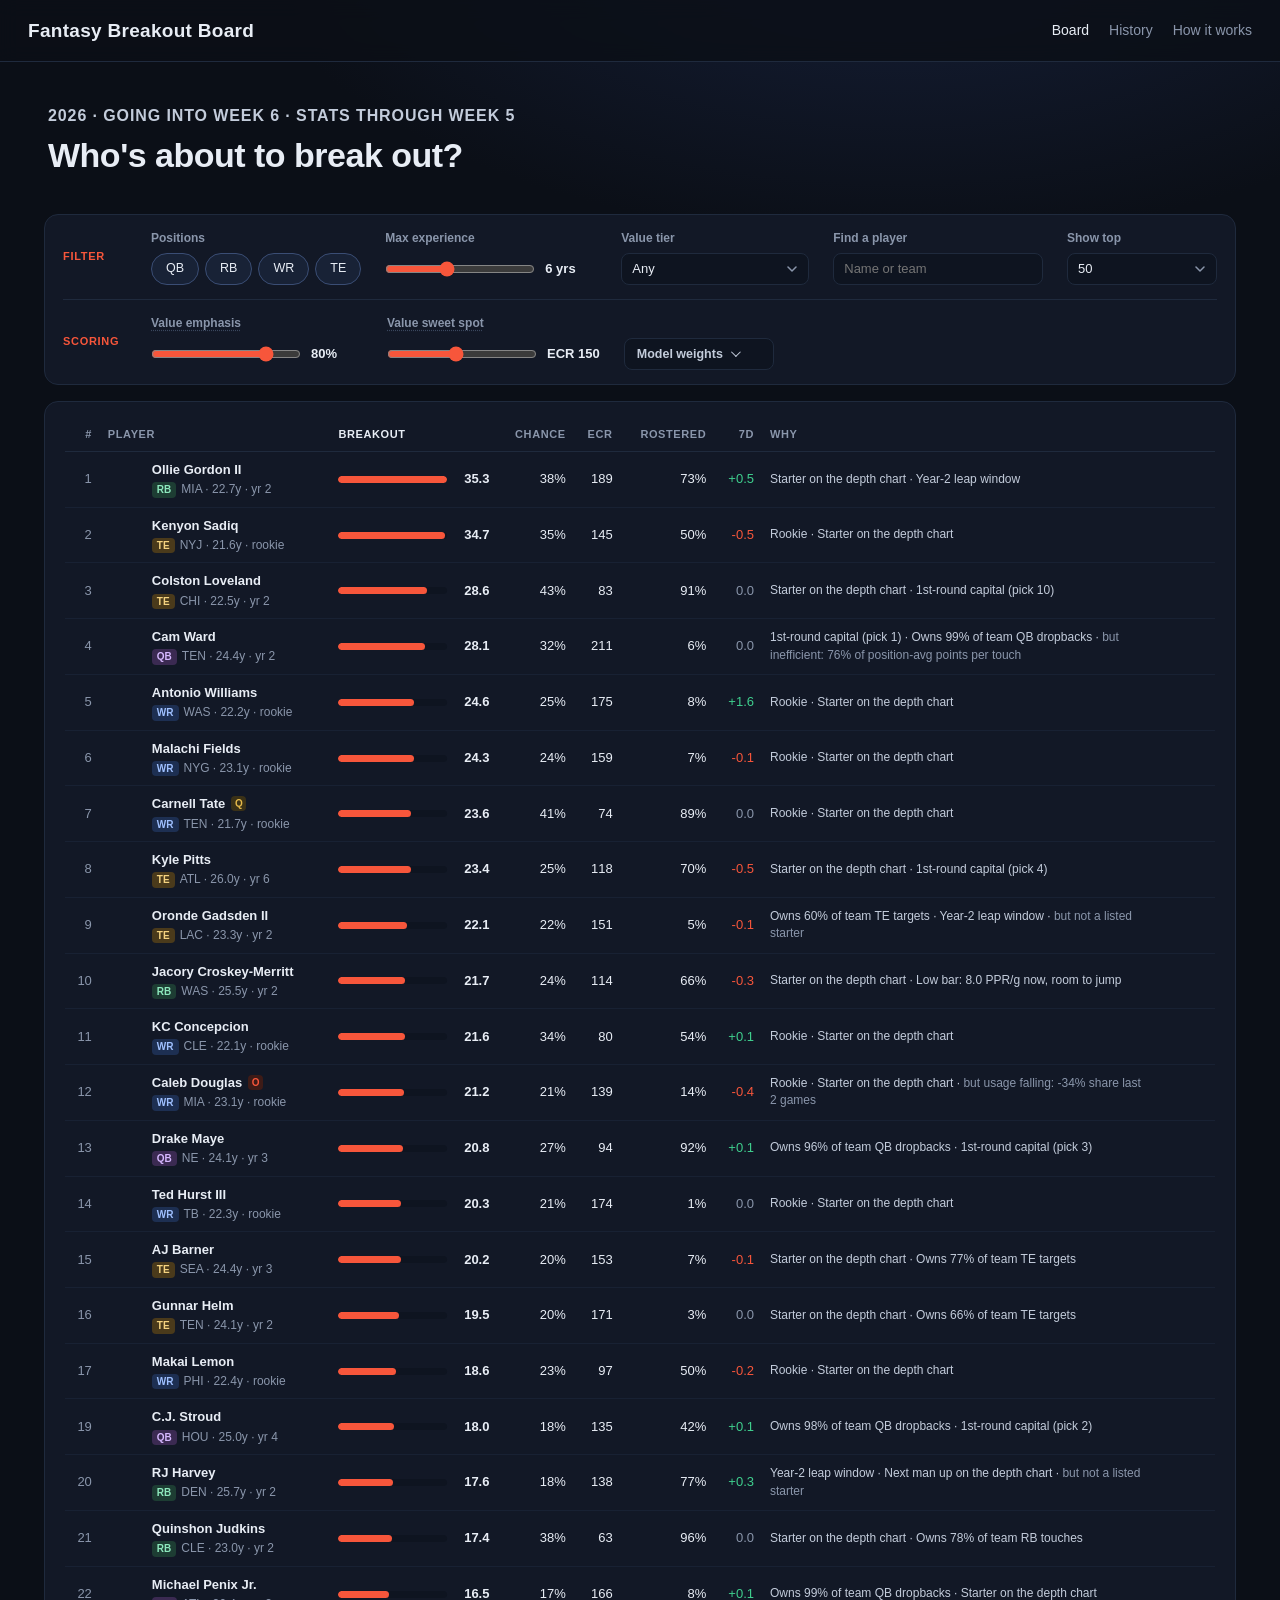
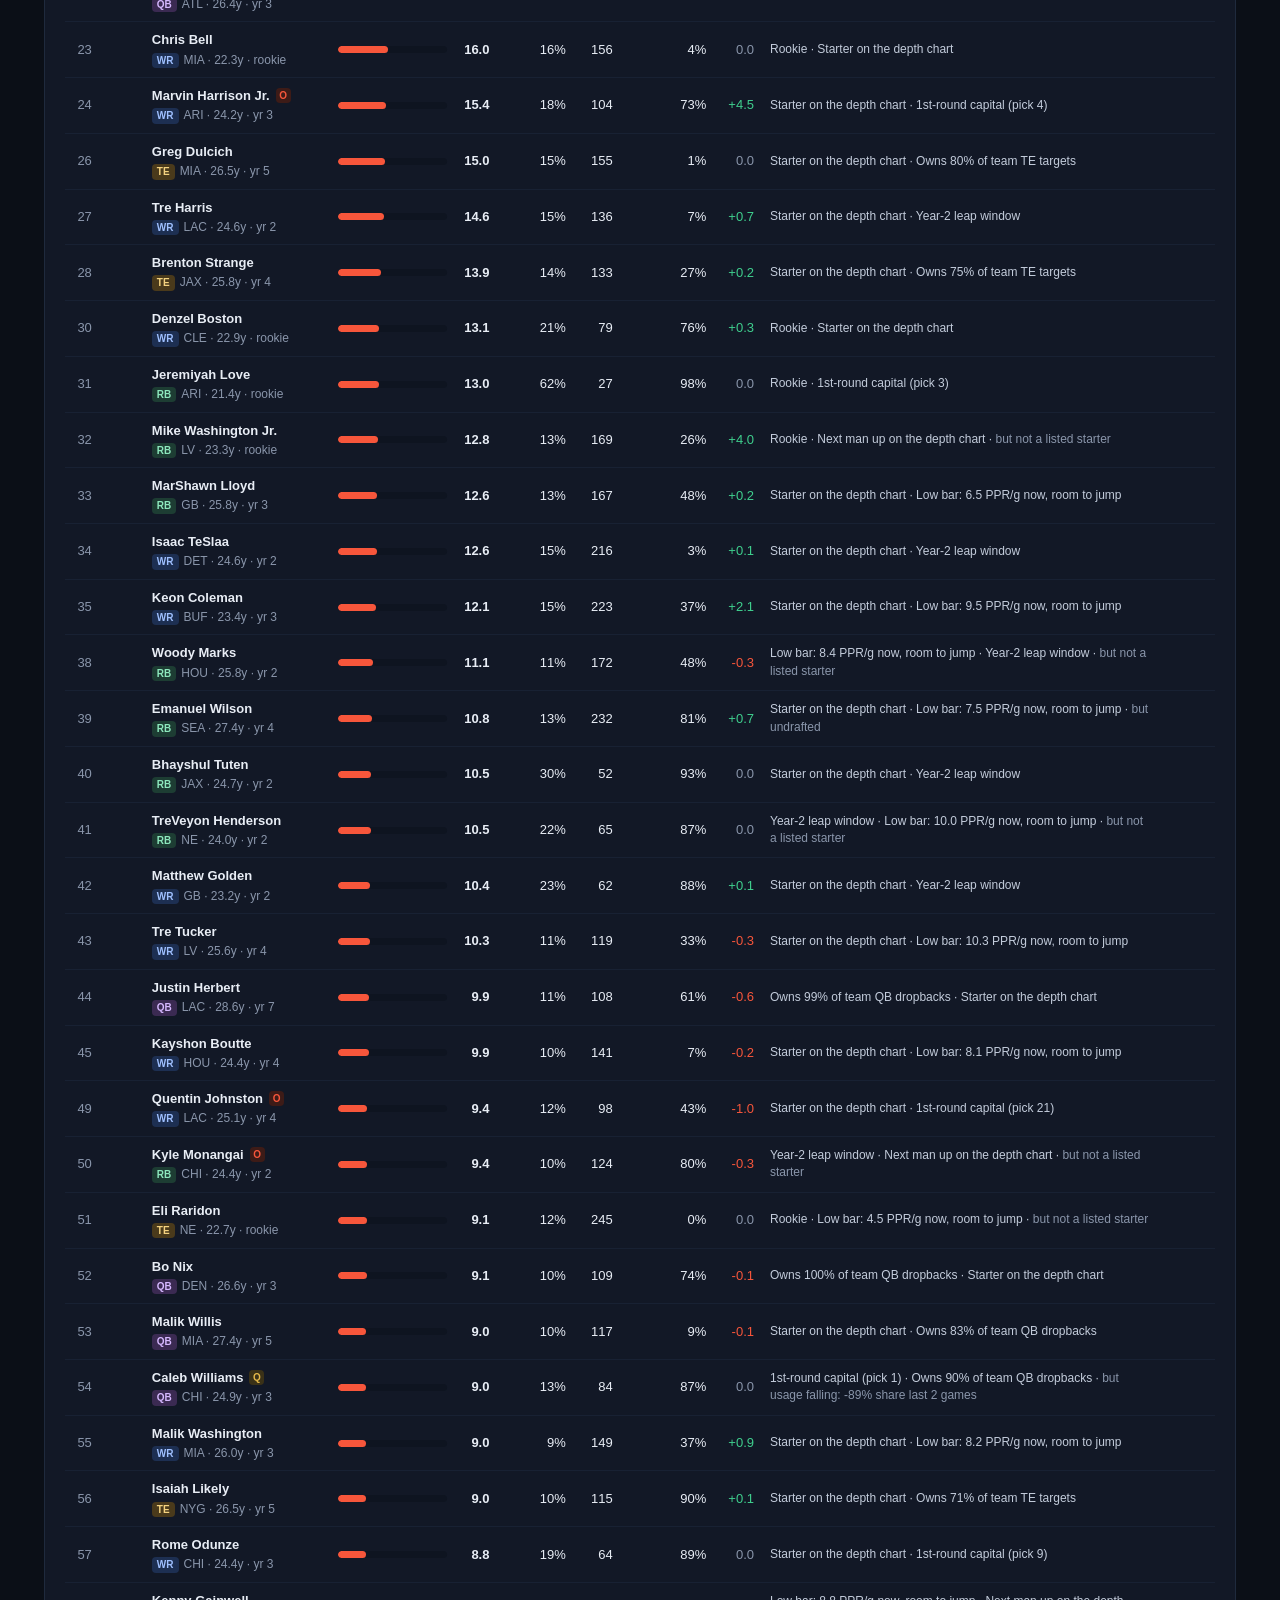
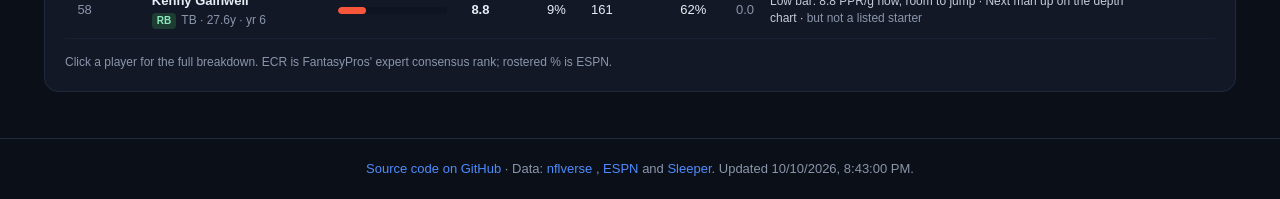
==== docs/index.html @ 54de82f7 "Rebuild as static site with walk-forward model" ====
<!DOCTYPE html>
<html lang="en">
<head>
<meta charset="utf-8" />
<meta name="viewport" content="width=device-width, initial-scale=1" />
<title>Fantasy Breakout Board</title>
<meta name="description" content="Ranks NFL skill players by their chance to break out over the rest of the season, with every preseason board since 2020 graded against what actually happened." />
<link rel="stylesheet" href="style.css" />
</head>
<body>
<header class="topbar">
  <div class="brand"><h1>Fantasy Breakout Board</h1></div>
  <nav id="tabs">
    <a href="#board" data-tab="board">Board</a>
    <a href="#history" data-tab="history">History</a>
    <a href="#method" data-tab="method">How it works</a>
  </nav>
</header>

<main>
  <section class="hero">
    <p class="eyebrow" id="asof">Loading…</p>
    <h2>Who's about to break out?</h2>
  </section>

  <!-- Controls. Filters only touch the board; scoring applies everywhere. -->
  <section class="controls" aria-label="Board controls">
    <div class="ctl-row" id="filters">
      <span class="row-l">Filter</span>
      <div class="ctl ctl-pos"><span class="ctl-l">Positions</span><div class="chips" id="pos-chips"></div></div>
      <div class="ctl">
        <label class="ctl-l" for="exp">Max experience</label>
        <div class="range"><input type="range" id="exp" min="0" max="15" step="1" /><span class="v" id="exp-v"></span></div>
      </div>
      <div class="ctl">
        <label class="ctl-l" for="tier">Value tier</label>
        <select id="tier">
          <option value="">Any</option>
          <option value="start">Startable (ECR top 100)</option>
          <option value="cheap">Cheap (ECR 100–250)</option>
          <option value="deep">Deep (250+ or unranked)</option>
        </select>
      </div>
      <div class="ctl grow-1">
        <label class="ctl-l" for="search">Find a player</label>
        <input id="search" type="search" placeholder="Name or team" autocomplete="off" />
      </div>
      <div class="ctl">
        <label class="ctl-l" for="topn">Show top</label>
        <select id="topn">
          <option value="25">25</option>
          <option value="50">50</option>
          <option value="100">100</option>
          <option value="200">200</option>
          <option value="1000">All</option>
        </select>
      </div>
    </div>
    <div class="ctl-row scoring">
      <span class="row-l">Scoring</span>
      <div class="ctl">
        <label class="ctl-l" for="v-emph" title="How much a cheap price boosts the score. 0% ranks by breakout chance alone.">Value emphasis</label>
        <div class="range"><input type="range" id="v-emph" min="0" max="1" step="0.05" /><span class="v" id="v-emph-v"></span></div>
      </div>
      <div class="ctl">
        <label class="ctl-l" for="v-peak" title="The FantasyPros rank where breakouts are cheapest to buy.">Value sweet spot</label>
        <div class="range"><input type="range" id="v-peak" min="25" max="300" step="25" /><span class="v" id="v-peak-v"></span></div>
      </div>
      <div class="ctl ctl-weights">
        <span class="ctl-l">&nbsp;</span>
        <button class="weights-toggle" id="weights-toggle" aria-expanded="false" aria-controls="weights-panel">Model weights</button>
      </div>
      <button class="reset-btn" id="reset" hidden>Reset to defaults</button>
    </div>
    <div class="weights-panel" id="weights-panel" hidden>
      <div class="sliders" id="sliders"></div>
    </div>
  </section>

  <!-- BOARD -->
  <section class="panel" id="tab-board">
    <div class="table-wrap">
      <table class="board" id="board">
        <thead><tr>
          <th class="num">#</th>
          <th>Player</th>
          <th class="sortable" data-sort="score" title="Breakout chance weighted by value">Breakout</th>
          <th class="num sortable" data-sort="prob" title="Chance he breaks out over the rest of the season">Chance</th>
          <th class="num sortable hide-sm" data-sort="ecr" title="FantasyPros overall expert rank">ECR</th>
          <th class="num sortable hide-sm" data-sort="own" title="Share of ESPN leagues rostering him">Rostered</th>
          <th class="num sortable hide-sm" data-sort="own_chg" title="Change in ESPN roster % over the last 7 days">7d</th>
          <th class="hide-sm">Why</th>
        </tr></thead>
        <tbody></tbody>
      </table>
    </div>
    <p class="note">Click a player for the full breakdown. ECR is FantasyPros' expert consensus rank; rostered % is ESPN.</p>
  </section>

  <!-- HISTORY: preseason boards only -->
  <section class="panel" id="tab-history" hidden>
    <p class="lede">What the board said <b>before each season kicked off</b>, using only what was known in
      August, and what each player actually scored over that full season.</p>
    <div class="toolbar"><div class="chips" id="season-chips"></div></div>
    <div class="season-summary" id="season-summary"></div>
    <div class="cols">
      <div>
        <h4 id="hist-title">The preseason board</h4>
        <div class="table-wrap">
          <table class="board" id="hist-board">
            <thead><tr><th class="num">#</th><th>Player</th><th class="num" title="Breakout chance weighted by value">Score</th>
              <th class="num">Chance</th>
              <th class="num hide-sm" title="FantasyPros overall rank that August">ECR</th>
              <th class="num" title="Established PPR/g going into the season">Before</th>
              <th class="num" title="PPR/g that season">That year</th><th class="num" title="That year minus before">Change</th></tr></thead>
            <tbody></tbody>
          </table>
        </div>
        <button class="more" id="hist-more">Show more</button>
      </div>
      <div>
        <h4>Biggest gains outside the top 20</h4>
        <p class="sub">Largest PPR/g increases that season among players the board ranked below 20th.</p>
        <ul class="missed" id="missed"></ul>
      </div>
    </div>
    <h4 class="spaced">Every preseason board</h4>
    <p class="sub">Average PPR/g change of each season's preseason top 20, next to the average for every
      eligible player. Moves with the sliders above.</p>
    <div class="season-bars" id="season-bars"></div>
  </section>

  <!-- METHOD -->
  <section class="panel prose" id="tab-method" hidden>
    <div id="method"></div>
  </section>
</main>

<footer><p><a href="https://github.com/jonginevro/breakout-board" target="_blank" rel="noopener">Source code on GitHub</a> ·
  Data: <a href="https://github.com/nflverse/nflverse-data" target="_blank" rel="noopener">nflverse</a>
  , <a href="https://fantasy.espn.com" target="_blank" rel="noopener">ESPN</a>
  and <a href="https://docs.sleeper.com" target="_blank" rel="noopener">Sleeper</a>. <span id="generated"></span></p></footer>

<script src="app.js"></script>
</body>
</html>
---- docs/style.css ----
:root{
  --bg:#0b0f17;
  --panel:#121826;
  --panel-2:#0e1420;
  --line:#1f2a3d;
  --text:#e8edf5;
  --muted:#8a96ab;
  --soft:#c3ccdb;
  --accent:#f7563b;
  --accent-2:#4f8cff;
  --hit:#3fcf8e;
  --near:#e5b94a;
  --g-talent:#4f8cff;
  --g-role:#3fcf8e;
  --g-profile:#e5b94a;
  --g-ceiling:#b48cff;
  --g-notes:#f7563b;
  --radius:14px;
  font-synthesis:none;
}
*{box-sizing:border-box}
html,body{margin:0}
body{
  background:radial-gradient(1200px 600px at 70% -10%,#16203a 0,var(--bg) 55%) fixed;
  background-color:var(--bg);
  color:var(--text);
  font-family:-apple-system,BlinkMacSystemFont,"Segoe UI",Roboto,Helvetica,Arial,sans-serif;
  line-height:1.55;
  -webkit-font-smoothing:antialiased;
}
a{color:var(--accent-2);text-decoration:none}
a:hover{text-decoration:underline}
[hidden]{display:none!important}

.topbar{
  display:flex;justify-content:space-between;align-items:center;gap:16px;
  padding:16px 28px;border-bottom:1px solid var(--line);
  position:sticky;top:0;z-index:20;
  background:rgba(11,15,23,.82);backdrop-filter:blur(10px);
}
.brand h1{font-size:19px;margin:0;letter-spacing:.3px;font-weight:750;white-space:nowrap}
.topbar nav{display:flex;gap:20px;overflow-x:auto}
.topbar nav a{color:var(--muted);font-size:14px;white-space:nowrap}
.topbar nav a:hover,.topbar nav a.active{color:var(--text);text-decoration:none}
.topbar nav a.active{box-shadow:0 2px 0 var(--accent)}

main{max-width:1240px;margin:0 auto;padding:0 24px}

.hero{padding:42px 4px 22px}
.eyebrow{font-size:12px;text-transform:uppercase;letter-spacing:.9px;color:var(--accent);margin:0 0 8px;font-weight:650}
.hero h2{font-size:34px;margin:0 0 10px;font-weight:800;letter-spacing:-.5px}
.hero p{color:var(--soft);font-size:16px;margin:0;max-width:760px}

/* tuner */
.tuner{background:var(--panel);border:1px solid var(--line);border-radius:var(--radius);padding:16px 20px 18px;margin-bottom:18px}
.tuner-head{display:flex;justify-content:space-between;gap:20px;align-items:flex-start;flex-wrap:wrap}
.tuner h3{margin:0;font-size:15px}
.tuner-head p{margin:2px 0 0;color:var(--muted);font-size:13px}
.sliders{display:grid;grid-template-columns:repeat(4,1fr);gap:18px;margin-top:14px}
.slider label{display:flex;justify-content:space-between;font-size:13px;font-weight:650}
.slider label span.v{color:var(--muted);font-variant-numeric:tabular-nums;font-weight:500}
.slider .dot{display:inline-block;width:9px;height:9px;border-radius:3px;margin-right:7px;vertical-align:middle}
.slider p{margin:3px 0 0;color:var(--muted);font-size:12px;line-height:1.4}
input[type=range]{width:100%;accent-color:var(--accent-2);margin:8px 0 0}
button{background:var(--panel-2);border:1px solid var(--line);color:var(--soft);border-radius:8px;
  padding:5px 11px;font-size:12px;cursor:pointer;font-family:inherit}
button:hover{border-color:#2f3e5c;color:var(--text)}

/* panels */
.panel{background:var(--panel);border:1px solid var(--line);border-radius:var(--radius);padding:16px 20px 20px}
.toolbar{display:flex;gap:10px;flex-wrap:wrap;align-items:center;margin-bottom:12px}
.toolbar input,.toolbar select{background:var(--panel-2);border:1px solid var(--line);color:var(--text);
  padding:8px 11px;border-radius:9px;font-size:13px;outline:none;font-family:inherit}
.toolbar input{flex:1;min-width:180px}
.toolbar input:focus,.toolbar select:focus{border-color:var(--accent-2)}
.chips{display:flex;gap:6px;flex-wrap:wrap}
.chip{border:1px solid var(--line);background:var(--panel-2);color:var(--muted);border-radius:999px;
  padding:5px 12px;font-size:12px;cursor:pointer;user-select:none}
.chip:hover{color:var(--text)}
.chip.on{color:var(--text);border-color:#3a4d74;background:#182236}

.table-wrap{overflow-x:auto}
table.board{width:100%;border-collapse:collapse;font-size:13px}
.board th{text-align:left;color:var(--muted);font-weight:600;font-size:11px;text-transform:uppercase;
  letter-spacing:.6px;padding:8px 8px;border-bottom:1px solid var(--line);white-space:nowrap}
.board th.num{text-align:right}
.board th.sortable{cursor:pointer}
.board th.sortable:hover,.board th.sorted{color:var(--text)}
.board td{padding:8px;border-bottom:1px solid #182133;vertical-align:middle}
.board tbody tr{cursor:pointer}
.board tbody tr:hover td{background:#141c2b}
.num{text-align:right;font-variant-numeric:tabular-nums}
.muted{color:var(--muted)}
.player{display:flex;align-items:center;gap:10px;min-width:180px}
.player img{width:34px;height:34px;border-radius:50%;object-fit:cover;background:var(--panel-2);flex:none}
.player .nm{font-weight:650}
.player .sub{color:var(--muted);font-size:12px}
.pos{display:inline-block;font-size:10px;font-weight:700;padding:0 5px;border-radius:4px;margin-right:5px}
.pos.QB{background:#3b2a52;color:#d6b8ff}
.pos.RB{background:#1d3d33;color:#8de8bd}
.pos.WR{background:#1d2f52;color:#9fc0ff}
.pos.TE{background:#4a3a1b;color:#f4d27f}
.inj{display:inline-block;font-size:10px;font-weight:800;line-height:15px;min-width:15px;text-align:center;
  border-radius:4px;margin-left:6px;vertical-align:1px;background:#3d1b17;color:var(--accent)}
.inj.Q,.inj.D{background:#3a3117;color:var(--near)}
.prob{font-weight:800;font-size:15px}
.probbar{height:4px;background:var(--panel-2);border-radius:2px;margin-top:4px;overflow:hidden}
.probbar i{display:block;height:100%;background:var(--accent)}
.why{color:var(--soft);font-size:12px;line-height:1.45;max-width:380px}
.why .dn{color:var(--muted)}

/* contribution strip: one segment per factor group, centered on zero */
.contrib{display:flex;height:8px;width:160px;position:relative;margin-bottom:5px}
.contrib::after{content:"";position:absolute;left:50%;top:-2px;bottom:-2px;width:1px;background:#3a475e}
.contrib .neg,.contrib .pos-side{display:flex;width:50%;height:100%}
.contrib .neg{justify-content:flex-end}
.contrib i{display:block;height:100%}

tr.detail td{background:var(--panel-2);cursor:default}
tr.detail:hover td{background:var(--panel-2)}
.detail-grid{display:grid;grid-template-columns:repeat(3,1fr);gap:18px;padding:6px 4px}
.detail-grid h5{margin:0 0 6px;font-size:11px;text-transform:uppercase;letter-spacing:.6px;color:var(--muted)}
.detail-grid ul{margin:0;padding-left:16px;color:var(--soft);font-size:12.5px}
.kv{display:grid;grid-template-columns:auto 1fr;gap:2px 12px;font-size:12.5px}
.kv dt{color:var(--muted)}
.kv dd{margin:0;font-variant-numeric:tabular-nums}
.grow{display:grid;grid-template-columns:110px 1fr 46px;align-items:center;gap:8px;font-size:12px;margin:3px 0}
.grow .track{height:6px;background:#141c2b;border-radius:3px;position:relative}
.grow .track::after{content:"";position:absolute;left:50%;top:-2px;bottom:-2px;width:1px;background:#3a475e}
.grow .fill{position:absolute;top:0;height:100%;border-radius:3px}

.more{display:block;margin:12px auto 0}
.note{color:var(--muted);font-size:12px;margin:14px 0 0;max-width:820px}


.season-summary{display:grid;grid-template-columns:repeat(4,1fr);gap:12px;margin:4px 0 18px}
.kstat{background:var(--panel-2);border:1px solid var(--line);border-radius:11px;padding:12px 14px}
.kstat .kv{font-size:22px;font-weight:800;display:block}
.kstat .kl{color:var(--muted);font-size:12px}
.cols{display:grid;grid-template-columns:1.6fr 1fr;gap:24px}
h4{margin:0 0 8px;font-size:14px}
h4.spaced{margin-top:28px}
p.sub{margin:-4px 0 10px;color:var(--muted);font-size:12px}
.missed{list-style:none;margin:0;padding:0;font-size:13px}
.missed li{display:flex;justify-content:space-between;gap:10px;padding:7px 0;border-bottom:1px solid #182133}
.missed li .r{color:var(--muted);font-variant-numeric:tabular-nums;white-space:nowrap}

.season-bars{display:grid;grid-template-columns:repeat(auto-fill,minmax(96px,1fr));gap:10px}
.sbar{background:var(--panel-2);border:1px solid var(--line);border-radius:10px;padding:10px;cursor:pointer;text-align:center}
.sbar:hover,.sbar.on{border-color:#3a4d74}
.sbar .yr{font-size:12px;color:var(--muted)}
.sbar .hits{font-size:22px;font-weight:800}
.sbar .rand{font-size:11px;color:var(--muted)}

.prose{color:var(--soft);font-size:14.5px}
.prose h3{color:var(--text);margin:22px 0 8px;font-size:17px}
.prose h3:first-child{margin-top:4px}
.prose p,.prose li{max-width:780px}
.prose code{background:var(--panel-2);padding:1px 5px;border-radius:5px;font-size:13px}
.prose table{border-collapse:collapse;font-size:13px;margin:8px 0}
.prose td,.prose th{border-bottom:1px solid var(--line);padding:6px 12px 6px 0;text-align:left}

footer{border-top:1px solid var(--line);margin-top:46px}
footer p{max-width:1240px;margin:0 auto;padding:20px 24px;color:var(--muted);font-size:13px;text-align:center}

@media (max-width:900px){
  .topbar{padding:12px 16px;flex-direction:column;align-items:flex-start;gap:8px}
  main{padding:0 16px}
  .hero{padding:26px 0 16px}
  .hero h2{font-size:26px}
  .sliders{grid-template-columns:1fr 1fr}
  .cols{grid-template-columns:1fr}
  .season-summary{grid-template-columns:1fr 1fr}
  .detail-grid{grid-template-columns:1fr}
  .hide-sm{display:none}
  .panel,.tuner{padding:14px}
}

/* history */
.lede{color:var(--soft);margin:0 0 14px;font-size:14px;max-width:760px}
.lede b{color:var(--text)}

/* how it works: player walkthrough */
.walk{background:var(--panel-2);border:1px solid var(--line);border-radius:12px;padding:16px 18px 18px;margin-bottom:8px}
.walk h3{margin-top:0}
.walk .toolbar select{min-width:260px;max-width:100%}
.walk-card{display:flex;justify-content:space-between;align-items:center;gap:16px;padding:6px 0 14px;
  border-bottom:1px solid var(--line);margin-bottom:12px}
.walk-final{text-align:right;display:flex;flex-direction:column;font-size:12px}
.walk-final b{font-size:30px;line-height:1.1;color:var(--text)}
.step{padding:9px 0 10px;border-bottom:1px dashed #1c2638}
.step-head{display:flex;justify-content:space-between;gap:12px;font-size:13.5px;color:var(--text)}
.step-head .dot{display:inline-block;width:9px;height:9px;border-radius:3px;margin-right:7px;vertical-align:middle}
.step-track{position:relative;height:10px;background:#141c2b;border-radius:5px;margin:7px 0 4px;overflow:hidden}
.step-track .seg{position:absolute;top:0;height:100%;border-radius:5px;min-width:2px}
.step-track .seg.down{opacity:.45;background-image:repeating-linear-gradient(135deg,transparent 0 4px,rgba(0,0,0,.35) 4px 8px)!important}
.step-track .tick{position:absolute;top:-1px;bottom:-1px;width:2px;background:var(--text)}
.feats{list-style:none;margin:6px 0 0;padding:0 0 0 16px;font-size:12.5px}
.feats li{display:flex;justify-content:space-between;gap:12px;padding:1px 0;color:var(--soft)}
.feats b{color:var(--text);font-weight:600}
.pos-c{color:var(--hit)}
.neg-c{color:var(--accent)}
.result{margin-top:12px;padding:11px 13px;border-radius:10px;background:#111827;border:1px solid var(--line);font-size:13.5px}
.pills{display:flex;gap:8px;flex-wrap:wrap;margin:6px 0 4px}
.pill{background:var(--panel-2);border:1px solid var(--line);border-radius:999px;padding:4px 11px;font-size:12.5px;color:var(--soft)}
.weights{display:grid;grid-template-columns:1fr 1fr;gap:10px 28px;max-width:900px}
.wgroup h5{margin:6px 0 4px;font-size:12px;color:var(--text)}
.wgroup .dot{display:inline-block;width:9px;height:9px;border-radius:3px;margin-right:7px;vertical-align:middle}
.wgroup .grow{grid-template-columns:170px 1fr 46px}
@media (max-width:900px){
  .weights{grid-template-columns:1fr}
  .wgroup .grow{grid-template-columns:120px 1fr 40px}
  .walk-card{align-items:flex-start}
  .walk .toolbar select{min-width:0;width:100%}
}

/* controls bar */
.controls{background:var(--panel);border:1px solid var(--line);border-radius:var(--radius);padding:14px 18px;margin-bottom:16px}
.ctl-row{display:flex;flex-wrap:wrap;gap:14px 24px;align-items:flex-end}
/* section label in a fixed gutter so both rows start their controls at the same x */
.row-l{width:64px;flex:none;align-self:center;font-size:11px;font-weight:700;text-transform:uppercase;letter-spacing:.7px;color:var(--accent)}
.ctl-row.scoring{border-top:1px solid var(--line);margin-top:14px;padding-top:14px}
#filters[hidden]+.ctl-row.scoring{border-top:0;margin-top:0;padding-top:0}
.ctl{display:flex;flex-direction:column;gap:6px;min-width:150px}
.ctl.grow-1{flex:1;min-width:180px}
.ctl-l{font-size:12px;font-weight:600;color:var(--muted);display:flex;justify-content:space-between;gap:10px;line-height:18px;height:18px}
.ctl-l[title]{cursor:help;text-decoration:underline dotted #3a475e;text-underline-offset:3px;align-self:flex-start}
.range{display:flex;align-items:center;gap:10px}
.range .v{min-width:52px;font-size:13px;font-weight:600;color:var(--text);font-variant-numeric:tabular-nums;white-space:nowrap}
/* every control sits in the same 32px band so the row lines up */
.ctl input[type=range]{margin:0;height:32px;width:150px;accent-color:var(--accent)}
.ctl select,.ctl input[type=search]{height:32px;background:var(--panel-2);border:1px solid var(--line);color:var(--text);
  padding:0 10px;border-radius:8px;font-size:13px;outline:none;font-family:inherit}
/* custom chevron so selects match the rest of the bar */
.ctl select{appearance:none;-webkit-appearance:none;padding-right:30px;cursor:pointer;
  background-image:url("data:image/svg+xml,%3Csvg xmlns='http://www.w3.org/2000/svg' width='10' height='6' viewBox='0 0 10 6'%3E%3Cpath d='M1 1l4 4 4-4' fill='none' stroke='%238a96ab' stroke-width='1.5' stroke-linecap='round' stroke-linejoin='round'/%3E%3C/svg%3E");
  background-repeat:no-repeat;background-position:right 11px center}
#topn{min-width:84px}
.ctl select:focus,.ctl input:focus{border-color:var(--accent-2)}
.ctl .chip{height:32px;display:flex;align-items:center;padding:0 14px;font-size:12.5px}
.weights-toggle{height:32px;padding:0 12px;font-size:12.5px;font-weight:600;border-radius:8px;display:flex;align-items:center;gap:8px}
.weights-toggle::after{content:"";width:6px;height:6px;border-right:1.5px solid currentColor;border-bottom:1.5px solid currentColor;
  transform:rotate(45deg) translateY(-2px);transition:transform .15s}
.weights-toggle[aria-expanded=true]{color:var(--text);border-color:#3a4d74}
.weights-toggle[aria-expanded=true]::after{transform:rotate(-135deg) translate(-2px,0)}
.weights-panel{border-top:1px dashed var(--line);margin-top:14px;padding-top:2px}

.reset-btn{height:32px;padding:0 12px;font-size:12.5px;border-radius:8px;background:none;border-color:transparent;color:var(--muted)}
.reset-btn:hover{border-color:var(--line)}

/* breakout score bar */
.scorebar{display:flex;align-items:center;gap:8px;min-width:130px}
.scorebar .bar{flex:1;height:7px;background:var(--panel-2);border-radius:4px;overflow:hidden}
.scorebar .bar i{display:block;height:100%;background:var(--accent);border-radius:4px}
.scorebar b{font-variant-numeric:tabular-nums;min-width:34px;text-align:right}
.hint{margin:0;color:var(--muted);font-size:11.5px;line-height:1.4}
.step.value .hint{max-width:none;margin-top:4px}
@media (max-width:900px){
  .ctl-row{display:grid;grid-template-columns:1fr 1fr;gap:12px 16px;align-items:end}
  .ctl{min-width:0}
  .ctl input[type=range]{width:100%}
  .ctl.grow-1,.ctl-pos,.ctl-weights{grid-column:1/-1}
  .row-l{grid-column:1/-1;width:auto}
  .range input[type=range]{flex:1;min-width:0}
  .range .v{min-width:0}
  .ctl-weights .ctl-l{display:none}
  .weights-toggle{width:100%;justify-content:center}
  .scorebar{min-width:90px}
}
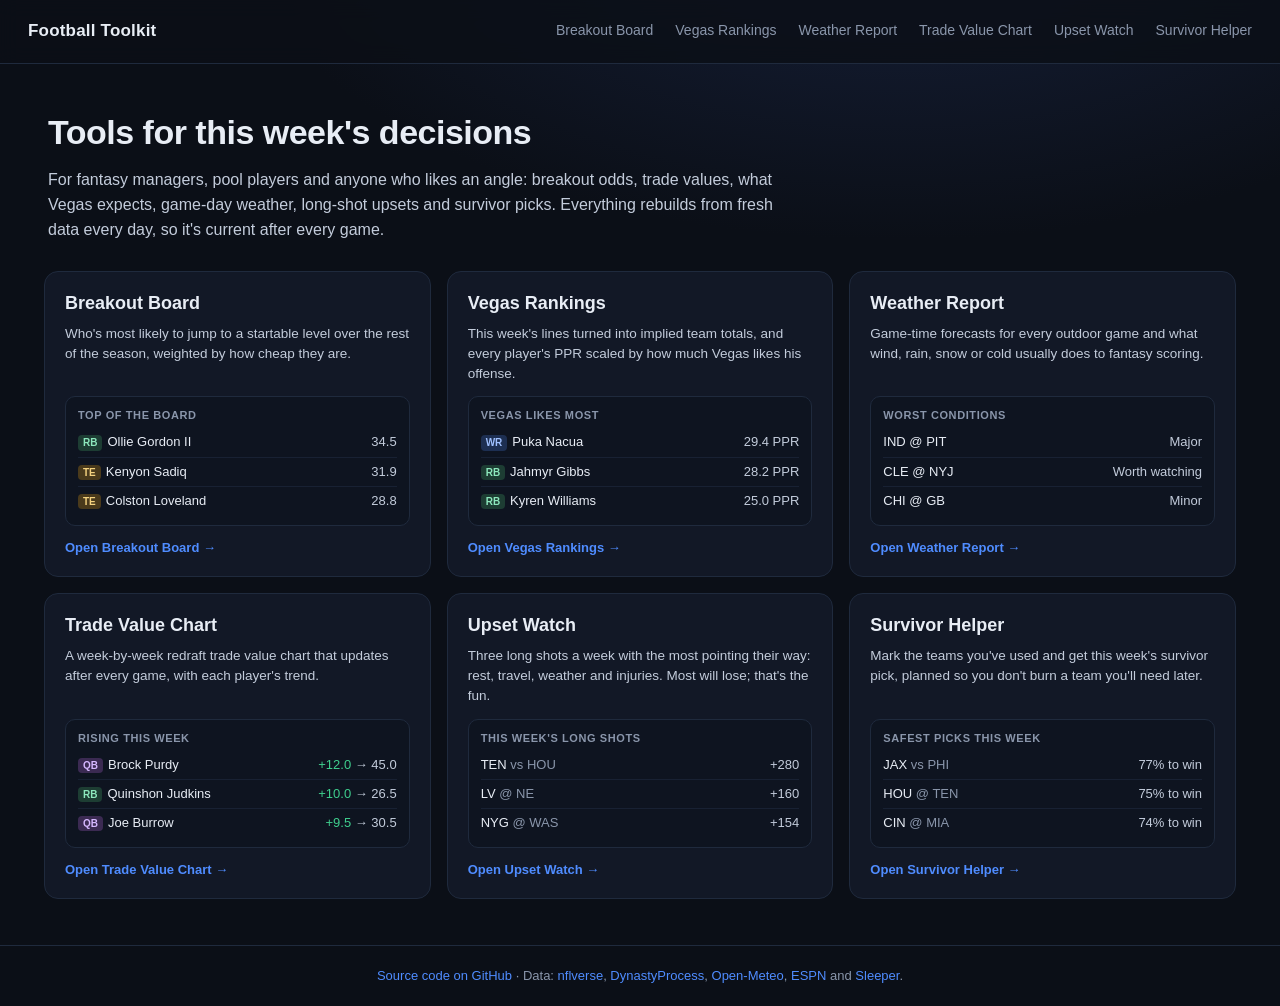
==== commit 0f1b8963: "Add vegas, weather, trade value, upset and survivor tools" ====
--- a/docs/index.html
+++ b/docs/index.html
@@ -3,144 +3,31 @@
 <head>
 <meta charset="utf-8" />
 <meta name="viewport" content="width=device-width, initial-scale=1" />
-<title>Fantasy Breakout Board</title>
-<meta name="description" content="Ranks NFL skill players by their chance to break out over the rest of the season, with every preseason board since 2020 graded against what actually happened." />
-<link rel="stylesheet" href="style.css" />
+<title>Football Toolkit</title>
+<meta name="description" content="Football tools that update themselves every week: fantasy breakouts and trade values, Vegas rankings, game-day weather, upset long shots and a survivor pool helper." />
+<link rel="stylesheet" href="assets/site.css" />
 </head>
 <body>
-<header class="topbar">
-  <div class="brand"><h1>Fantasy Breakout Board</h1></div>
-  <nav id="tabs">
-    <a href="#board" data-tab="board">Board</a>
-    <a href="#history" data-tab="history">History</a>
-    <a href="#method" data-tab="method">How it works</a>
-  </nav>
-</header>
+<header class="topbar" id="topbar" data-page="home"></header>
+<script src="assets/common.js"></script>
 
 <main>
-  <section class="hero">
-    <p class="eyebrow" id="asof">Loading…</p>
-    <h2>Who's about to break out?</h2>
+  <section class="hero home-hero">
+    <h2>Tools for this week's decisions</h2>
+    <p>For fantasy managers, pool players and anyone who likes an angle: breakout odds, trade values, what Vegas expects,
+      game-day weather, long-shot upsets and survivor picks. Everything rebuilds from fresh data every day, so it's
+      current after every game.</p>
   </section>
 
-  <!-- Controls. Filters only touch the board; scoring applies everywhere. -->
-  <section class="controls" aria-label="Board controls">
-    <div class="ctl-row" id="filters">
-      <span class="row-l">Filter</span>
-      <div class="ctl ctl-pos"><span class="ctl-l">Positions</span><div class="chips" id="pos-chips"></div></div>
-      <div class="ctl">
-        <label class="ctl-l" for="exp">Max experience</label>
-        <div class="range"><input type="range" id="exp" min="0" max="15" step="1" /><span class="v" id="exp-v"></span></div>
-      </div>
-      <div class="ctl">
-        <label class="ctl-l" for="tier">Value tier</label>
-        <select id="tier">
-          <option value="">Any</option>
-          <option value="start">Startable (ECR top 100)</option>
-          <option value="cheap">Cheap (ECR 100–250)</option>
-          <option value="deep">Deep (250+ or unranked)</option>
-        </select>
-      </div>
-      <div class="ctl grow-1">
-        <label class="ctl-l" for="search">Find a player</label>
-        <input id="search" type="search" placeholder="Name or team" autocomplete="off" />
-      </div>
-      <div class="ctl">
-        <label class="ctl-l" for="topn">Show top</label>
-        <select id="topn">
-          <option value="25">25</option>
-          <option value="50">50</option>
-          <option value="100">100</option>
-          <option value="200">200</option>
-          <option value="1000">All</option>
-        </select>
-      </div>
-    </div>
-    <div class="ctl-row scoring">
-      <span class="row-l">Scoring</span>
-      <div class="ctl">
-        <label class="ctl-l" for="v-emph" title="How much a cheap price boosts the score. 0% ranks by breakout chance alone.">Value emphasis</label>
-        <div class="range"><input type="range" id="v-emph" min="0" max="1" step="0.05" /><span class="v" id="v-emph-v"></span></div>
-      </div>
-      <div class="ctl">
-        <label class="ctl-l" for="v-peak" title="The FantasyPros rank where breakouts are cheapest to buy.">Value sweet spot</label>
-        <div class="range"><input type="range" id="v-peak" min="25" max="300" step="25" /><span class="v" id="v-peak-v"></span></div>
-      </div>
-      <div class="ctl ctl-weights">
-        <span class="ctl-l">&nbsp;</span>
-        <button class="weights-toggle" id="weights-toggle" aria-expanded="false" aria-controls="weights-panel">Model weights</button>
-      </div>
-      <button class="reset-btn" id="reset" hidden>Reset to defaults</button>
-    </div>
-    <div class="weights-panel" id="weights-panel" hidden>
-      <div class="sliders" id="sliders"></div>
-    </div>
-  </section>
-
-  <!-- BOARD -->
-  <section class="panel" id="tab-board">
-    <div class="table-wrap">
-      <table class="board" id="board">
-        <thead><tr>
-          <th class="num">#</th>
-          <th>Player</th>
-          <th class="sortable" data-sort="score" title="Breakout chance weighted by value">Breakout</th>
-          <th class="num sortable" data-sort="prob" title="Chance he breaks out over the rest of the season">Chance</th>
-          <th class="num sortable hide-sm" data-sort="ecr" title="FantasyPros overall expert rank">ECR</th>
-          <th class="num sortable hide-sm" data-sort="own" title="Share of ESPN leagues rostering him">Rostered</th>
-          <th class="num sortable hide-sm" data-sort="own_chg" title="Change in ESPN roster % over the last 7 days">7d</th>
-          <th class="hide-sm">Why</th>
-        </tr></thead>
-        <tbody></tbody>
-      </table>
-    </div>
-    <p class="note">Click a player for the full breakdown. ECR is FantasyPros' expert consensus rank; rostered % is ESPN.</p>
-  </section>
-
-  <!-- HISTORY: preseason boards only -->
-  <section class="panel" id="tab-history" hidden>
-    <p class="lede">What the board said <b>before each season kicked off</b>, using only what was known in
-      August, and what each player actually scored over that full season.</p>
-    <div class="toolbar"><div class="chips" id="season-chips"></div></div>
-    <div class="season-summary" id="season-summary"></div>
-    <div class="cols">
-      <div>
-        <h4 id="hist-title">The preseason board</h4>
-        <div class="table-wrap">
-          <table class="board" id="hist-board">
-            <thead><tr><th class="num">#</th><th>Player</th><th class="num" title="Breakout chance weighted by value">Score</th>
-              <th class="num">Chance</th>
-              <th class="num hide-sm" title="FantasyPros overall rank that August">ECR</th>
-              <th class="num" title="Established PPR/g going into the season">Before</th>
-              <th class="num" title="PPR/g that season">That year</th><th class="num" title="That year minus before">Change</th></tr></thead>
-            <tbody></tbody>
-          </table>
-        </div>
-        <button class="more" id="hist-more">Show more</button>
-      </div>
-      <div>
-        <h4>Biggest gains outside the top 20</h4>
-        <p class="sub">Largest PPR/g increases that season among players the board ranked below 20th.</p>
-        <ul class="missed" id="missed"></ul>
-      </div>
-    </div>
-    <h4 class="spaced">Every preseason board</h4>
-    <p class="sub">Average PPR/g change of each season's preseason top 20, next to the average for every
-      eligible player. Moves with the sliders above.</p>
-    <div class="season-bars" id="season-bars"></div>
-  </section>
-
-  <!-- METHOD -->
-  <section class="panel prose" id="tab-method" hidden>
-    <div id="method"></div>
-  </section>
+  <div class="tool-grid" id="tools"></div>
 </main>
 
-<footer><p><a href="https://github.com/jonginevro/breakout-board" target="_blank" rel="noopener">Source code on GitHub</a> ·
-  Data: <a href="https://github.com/nflverse/nflverse-data" target="_blank" rel="noopener">nflverse</a>
-  , <a href="https://fantasy.espn.com" target="_blank" rel="noopener">ESPN</a>
-  and <a href="https://docs.sleeper.com" target="_blank" rel="noopener">Sleeper</a>. <span id="generated"></span></p></footer>
+<footer><p>Data: <a href="https://github.com/nflverse" target="_blank" rel="noopener">nflverse</a>,
+  <a href="https://github.com/dynastyprocess/data" target="_blank" rel="noopener">DynastyProcess</a>,
+  <a href="https://open-meteo.com" target="_blank" rel="noopener">Open-Meteo</a>,
+  <a href="https://fantasy.espn.com" target="_blank" rel="noopener">ESPN</a>
+  and <a href="https://docs.sleeper.com" target="_blank" rel="noopener">Sleeper</a>.</p></footer>
 
-<script src="app.js"></script>
+<script src="home.js"></script>
 </body>
 </html>
--- a/docs/assets/site.css
+++ b/docs/assets/site.css
@@ -0,0 +1,458 @@
+:root{
+  --bg:#0b0f17;
+  --panel:#121826;
+  --panel-2:#0e1420;
+  --line:#1f2a3d;
+  --text:#e8edf5;
+  --muted:#8a96ab;
+  --soft:#c3ccdb;
+  --accent:#f7563b;
+  --accent-2:#4f8cff;
+  --hit:#3fcf8e;
+  --near:#e5b94a;
+  --g-talent:#4f8cff;
+  --g-role:#3fcf8e;
+  --g-profile:#e5b94a;
+  --g-ceiling:#b48cff;
+  --g-notes:#f7563b;
+  --radius:14px;
+  font-synthesis:none;
+}
+*{box-sizing:border-box}
+html,body{margin:0}
+body{
+  background:radial-gradient(1200px 600px at 70% -10%,#16203a 0,var(--bg) 55%) fixed;
+  background-color:var(--bg);
+  color:var(--text);
+  font-family:-apple-system,BlinkMacSystemFont,"Segoe UI",Roboto,Helvetica,Arial,sans-serif;
+  line-height:1.55;
+  -webkit-font-smoothing:antialiased;
+}
+a{color:var(--accent-2);text-decoration:none}
+a:hover{text-decoration:underline}
+[hidden]{display:none!important}
+
+.topbar{
+  display:flex;justify-content:space-between;align-items:center;gap:16px;
+  padding:16px 28px;border-bottom:1px solid var(--line);
+  position:sticky;top:0;z-index:20;
+  background:rgba(11,15,23,.82);backdrop-filter:blur(10px);
+}
+.topbar{min-height:58px}
+.brand{display:flex;align-items:center;gap:10px;font-size:17px;font-weight:750;letter-spacing:.2px;color:var(--text);white-space:nowrap}
+.brand:hover{text-decoration:none}
+.topbar nav{display:flex;gap:22px;overflow-x:auto;min-width:0;max-width:100%;scrollbar-width:none}
+.topbar nav::-webkit-scrollbar{display:none}
+.topbar nav a{display:inline-block;color:var(--muted);font-size:14px;white-space:nowrap;padding:4px 0 3px;border-bottom:2px solid transparent}
+.topbar nav a:hover,.topbar nav a.active{color:var(--text);text-decoration:none}
+.topbar nav a.active{border-bottom-color:var(--accent)}
+
+/* in-page section tabs */
+.subnav{display:flex;gap:4px;margin-top:20px;border-bottom:1px solid var(--line)}
+.subnav a{color:var(--muted);font-size:14px;font-weight:600;padding:8px 12px;margin-bottom:-1px;border-bottom:2px solid transparent}
+.subnav a:hover{color:var(--text);text-decoration:none}
+.subnav a.active{color:var(--text);border-bottom-color:var(--accent)}
+
+main{max-width:1240px;margin:0 auto;padding:0 24px}
+
+.hero{padding:42px 4px 22px}
+.eyebrow,.hero .eyebrow{font-size:12px;text-transform:uppercase;letter-spacing:.9px;color:var(--accent);margin:0 0 8px;font-weight:650}
+.hero h2{font-size:34px;margin:0 0 10px;font-weight:800;letter-spacing:-.5px}
+.hero p{color:var(--soft);font-size:16px;margin:0;max-width:760px}
+
+/* tuner */
+.tuner{background:var(--panel);border:1px solid var(--line);border-radius:var(--radius);padding:16px 20px 18px;margin-bottom:18px}
+.tuner-head{display:flex;justify-content:space-between;gap:20px;align-items:flex-start;flex-wrap:wrap}
+.tuner h3{margin:0;font-size:15px}
+.tuner-head p{margin:2px 0 0;color:var(--muted);font-size:13px}
+.sliders{display:grid;grid-template-columns:repeat(4,1fr);gap:18px;margin-top:14px}
+.slider label{display:flex;justify-content:space-between;font-size:13px;font-weight:650}
+.slider label span.v{color:var(--muted);font-variant-numeric:tabular-nums;font-weight:500}
+.slider .dot{display:inline-block;width:9px;height:9px;border-radius:3px;margin-right:7px;vertical-align:middle}
+.slider p{margin:3px 0 0;color:var(--muted);font-size:12px;line-height:1.4}
+input[type=range]{width:100%;accent-color:var(--accent-2);margin:8px 0 0}
+button{background:var(--panel-2);border:1px solid var(--line);color:var(--soft);border-radius:8px;
+  padding:5px 11px;font-size:12px;cursor:pointer;font-family:inherit}
+button:hover{border-color:#2f3e5c;color:var(--text)}
+
+/* panels */
+.panel{background:var(--panel);border:1px solid var(--line);border-radius:var(--radius);padding:16px 20px 20px}
+.toolbar{display:flex;gap:10px;flex-wrap:wrap;align-items:center;margin-bottom:12px}
+.toolbar input,.toolbar select{background:var(--panel-2);border:1px solid var(--line);color:var(--text);
+  padding:8px 11px;border-radius:9px;font-size:13px;outline:none;font-family:inherit}
+.toolbar input{flex:1;min-width:180px}
+.toolbar input:focus,.toolbar select:focus{border-color:var(--accent-2)}
+.chips{display:flex;gap:6px;flex-wrap:wrap}
+.chip{border:1px solid var(--line);background:var(--panel-2);color:var(--muted);border-radius:999px;
+  padding:5px 12px;font-size:12px;cursor:pointer;user-select:none}
+.chip:hover{color:var(--text)}
+.chip.on{color:var(--text);border-color:#3a4d74;background:#182236}
+
+.table-wrap{overflow-x:auto}
+table.board{width:100%;border-collapse:collapse;font-size:13px}
+.board th{text-align:left;color:var(--muted);font-weight:600;font-size:11px;text-transform:uppercase;
+  letter-spacing:.6px;padding:8px 8px;border-bottom:1px solid var(--line);white-space:nowrap}
+.board th.num{text-align:right}
+.board th.sortable{cursor:pointer}
+.board th.sortable:hover,.board th.sorted{color:var(--text)}
+.board td{padding:8px;border-bottom:1px solid #182133;vertical-align:middle}
+.board tbody tr{cursor:pointer}
+.board tbody tr:hover td{background:#141c2b}
+.num{text-align:right;font-variant-numeric:tabular-nums}
+.muted{color:var(--muted)}
+.player{display:flex;align-items:center;gap:10px;min-width:180px}
+.player img{width:34px;height:34px;border-radius:50%;object-fit:cover;background:var(--panel-2);flex:none}
+.player .nm{font-weight:650}
+.player .sub{color:var(--muted);font-size:12px}
+.pos{display:inline-block;font-size:10px;font-weight:700;padding:0 5px;border-radius:4px;margin-right:5px}
+.pos.QB{background:#3b2a52;color:#d6b8ff}
+.pos.RB{background:#1d3d33;color:#8de8bd}
+.pos.WR{background:#1d2f52;color:#9fc0ff}
+.pos.TE{background:#4a3a1b;color:#f4d27f}
+.inj{display:inline-block;font-size:10px;font-weight:800;line-height:15px;min-width:15px;text-align:center;
+  border-radius:4px;margin-left:6px;vertical-align:1px;background:#3d1b17;color:var(--accent)}
+.inj.Q,.inj.D{background:#3a3117;color:var(--near)}
+.prob{font-weight:800;font-size:15px}
+.probbar{height:4px;background:var(--panel-2);border-radius:2px;margin-top:4px;overflow:hidden}
+.probbar i{display:block;height:100%;background:var(--accent)}
+.why{color:var(--soft);font-size:12px;line-height:1.45;max-width:380px}
+.why .dn{color:var(--muted)}
+
+/* contribution strip: one segment per factor group, centered on zero */
+.contrib{display:flex;height:8px;width:160px;position:relative;margin-bottom:5px}
+.contrib::after{content:"";position:absolute;left:50%;top:-2px;bottom:-2px;width:1px;background:#3a475e}
+.contrib .neg,.contrib .pos-side{display:flex;width:50%;height:100%}
+.contrib .neg{justify-content:flex-end}
+.contrib i{display:block;height:100%}
+
+tr.detail td{background:var(--panel-2);cursor:default}
+tr.detail:hover td{background:var(--panel-2)}
+.detail-grid{display:grid;grid-template-columns:repeat(3,1fr);gap:18px;padding:6px 4px}
+.detail-grid h5{margin:0 0 6px;font-size:11px;text-transform:uppercase;letter-spacing:.6px;color:var(--muted)}
+.detail-grid ul{margin:0;padding-left:16px;color:var(--soft);font-size:12.5px}
+.kv{display:grid;grid-template-columns:auto 1fr;gap:2px 12px;font-size:12.5px}
+.kv dt{color:var(--muted)}
+.kv dd{margin:0;font-variant-numeric:tabular-nums}
+.grow{display:grid;grid-template-columns:110px 1fr 46px;align-items:center;gap:8px;font-size:12px;margin:3px 0}
+.grow .track{height:6px;background:#141c2b;border-radius:3px;position:relative}
+.grow .track::after{content:"";position:absolute;left:50%;top:-2px;bottom:-2px;width:1px;background:#3a475e}
+.grow .fill{position:absolute;top:0;height:100%;border-radius:3px}
+
+.more{display:block;margin:12px auto 0}
+.note{color:var(--muted);font-size:12px;margin:14px 0 0;max-width:820px}
+
+
+.season-summary{display:grid;grid-template-columns:repeat(4,1fr);gap:12px;margin:4px 0 18px}
+.kstat{background:var(--panel-2);border:1px solid var(--line);border-radius:11px;padding:12px 14px}
+.kstat .kv{font-size:22px;font-weight:800;display:block}
+.kstat .kl{color:var(--muted);font-size:12px}
+.cols{display:grid;grid-template-columns:1.6fr 1fr;gap:24px}
+h4{margin:0 0 8px;font-size:14px}
+h4.spaced{margin-top:28px}
+p.sub{margin:-4px 0 10px;color:var(--muted);font-size:12px}
+.missed{list-style:none;margin:0;padding:0;font-size:13px}
+.missed li{display:flex;justify-content:space-between;gap:10px;padding:7px 0;border-bottom:1px solid #182133}
+.missed li .r{color:var(--muted);font-variant-numeric:tabular-nums;white-space:nowrap}
+
+.season-bars{display:grid;grid-template-columns:repeat(auto-fill,minmax(96px,1fr));gap:10px}
+.sbar{background:var(--panel-2);border:1px solid var(--line);border-radius:10px;padding:10px;cursor:pointer;text-align:center}
+.sbar:hover,.sbar.on{border-color:#3a4d74}
+.sbar .yr{font-size:12px;color:var(--muted)}
+.sbar .hits{font-size:22px;font-weight:800}
+.sbar .rand{font-size:11px;color:var(--muted)}
+
+.prose{color:var(--soft);font-size:14.5px}
+.prose h3{color:var(--text);margin:22px 0 8px;font-size:17px}
+.prose h3:first-child{margin-top:4px}
+.prose p,.prose li{max-width:780px}
+.prose code{background:var(--panel-2);padding:1px 5px;border-radius:5px;font-size:13px}
+.prose table{border-collapse:collapse;font-size:13px;margin:8px 0}
+.prose td,.prose th{border-bottom:1px solid var(--line);padding:6px 12px 6px 0;text-align:left}
+
+footer{border-top:1px solid var(--line);margin-top:46px}
+footer p{max-width:1240px;margin:0 auto;padding:20px 24px;color:var(--muted);font-size:13px;text-align:center}
+
+@media (max-width:900px){
+  .topbar{padding:12px 16px;flex-direction:column;align-items:flex-start;gap:8px}
+  .topbar nav{width:100%;flex-wrap:wrap;gap:2px 18px;overflow:visible}
+  main{padding:0 16px}
+  .hero{padding:26px 0 16px}
+  .hero h2{font-size:26px}
+  .sliders{grid-template-columns:1fr 1fr}
+  .cols{grid-template-columns:1fr}
+  .season-summary{grid-template-columns:1fr 1fr}
+  .detail-grid{grid-template-columns:1fr}
+  .hide-sm{display:none}
+  .panel,.tuner{padding:14px}
+}
+
+/* history */
+.lede{color:var(--soft);margin:0 0 14px;font-size:14px;max-width:760px}
+.lede b{color:var(--text)}
+
+/* how it works: player walkthrough */
+.walk{background:var(--panel-2);border:1px solid var(--line);border-radius:12px;padding:16px 18px 18px;margin-bottom:8px}
+.walk h3{margin-top:0}
+.walk .toolbar select{min-width:260px;max-width:100%}
+.walk-card{display:flex;justify-content:space-between;align-items:center;gap:16px;padding:6px 0 14px;
+  border-bottom:1px solid var(--line);margin-bottom:12px}
+.walk-final{text-align:right;display:flex;flex-direction:column;font-size:12px}
+.walk-final b{font-size:30px;line-height:1.1;color:var(--text)}
+.step{padding:9px 0 10px;border-bottom:1px dashed #1c2638}
+.step-head{display:flex;justify-content:space-between;gap:12px;font-size:13.5px;color:var(--text)}
+.step-head .dot{display:inline-block;width:9px;height:9px;border-radius:3px;margin-right:7px;vertical-align:middle}
+.step-track{position:relative;height:10px;background:#141c2b;border-radius:5px;margin:7px 0 4px;overflow:hidden}
+.step-track .seg{position:absolute;top:0;height:100%;border-radius:5px;min-width:2px}
+.step-track .seg.down{opacity:.45;background-image:repeating-linear-gradient(135deg,transparent 0 4px,rgba(0,0,0,.35) 4px 8px)!important}
+.step-track .tick{position:absolute;top:-1px;bottom:-1px;width:2px;background:var(--text)}
+.feats{list-style:none;margin:6px 0 0;padding:0 0 0 16px;font-size:12.5px}
+.feats li{display:flex;justify-content:space-between;gap:12px;padding:1px 0;color:var(--soft)}
+.feats b{color:var(--text);font-weight:600}
+.pos-c{color:var(--hit)}
+.neg-c{color:var(--accent)}
+.result{margin-top:12px;padding:11px 13px;border-radius:10px;background:#111827;border:1px solid var(--line);font-size:13.5px}
+.pills{display:flex;gap:8px;flex-wrap:wrap;margin:6px 0 4px}
+.pill{background:var(--panel-2);border:1px solid var(--line);border-radius:999px;padding:4px 11px;font-size:12.5px;color:var(--soft)}
+.weights{display:grid;grid-template-columns:1fr 1fr;gap:10px 28px;max-width:900px}
+.wgroup h5{margin:6px 0 4px;font-size:12px;color:var(--text)}
+.wgroup .dot{display:inline-block;width:9px;height:9px;border-radius:3px;margin-right:7px;vertical-align:middle}
+.wgroup .grow{grid-template-columns:170px 1fr 46px}
+@media (max-width:900px){
+  .weights{grid-template-columns:1fr}
+  .wgroup .grow{grid-template-columns:120px 1fr 40px}
+  .walk-card{align-items:flex-start}
+  .walk .toolbar select{min-width:0;width:100%}
+}
+
+/* controls bar */
+.controls{background:var(--panel);border:1px solid var(--line);border-radius:var(--radius);padding:14px 18px;margin-bottom:16px}
+.ctl-row{display:flex;flex-wrap:wrap;gap:14px 24px;align-items:flex-end}
+/* section label in a fixed gutter so both rows start their controls at the same x */
+.row-l{width:64px;flex:none;align-self:center;font-size:11px;font-weight:700;text-transform:uppercase;letter-spacing:.7px;color:var(--accent)}
+.ctl-row.scoring{border-top:1px solid var(--line);margin-top:14px;padding-top:14px}
+#filters[hidden]+.ctl-row.scoring{border-top:0;margin-top:0;padding-top:0}
+.ctl{display:flex;flex-direction:column;gap:6px;min-width:150px}
+.ctl.grow-1{flex:1;min-width:180px}
+.ctl-l{font-size:12px;font-weight:600;color:var(--muted);display:flex;justify-content:space-between;gap:10px;line-height:18px;height:18px}
+.ctl-l[title]{cursor:help;text-decoration:underline dotted #3a475e;text-underline-offset:3px;align-self:flex-start}
+.range{display:flex;align-items:center;gap:10px}
+.range .v{min-width:52px;font-size:13px;font-weight:600;color:var(--text);font-variant-numeric:tabular-nums;white-space:nowrap}
+/* every control sits in the same 32px band so the row lines up */
+.ctl input[type=range]{margin:0;height:32px;width:150px;accent-color:var(--accent)}
+.ctl select,.ctl input[type=search]{height:32px;background:var(--panel-2);border:1px solid var(--line);color:var(--text);
+  padding:0 10px;border-radius:8px;font-size:13px;outline:none;font-family:inherit}
+/* custom chevron so selects match the rest of the bar */
+.ctl select{appearance:none;-webkit-appearance:none;padding-right:30px;cursor:pointer;
+  background-image:url("data:image/svg+xml,%3Csvg xmlns='http://www.w3.org/2000/svg' width='10' height='6' viewBox='0 0 10 6'%3E%3Cpath d='M1 1l4 4 4-4' fill='none' stroke='%238a96ab' stroke-width='1.5' stroke-linecap='round' stroke-linejoin='round'/%3E%3C/svg%3E");
+  background-repeat:no-repeat;background-position:right 11px center}
+#topn{min-width:84px}
+.ctl select:focus,.ctl input:focus{border-color:var(--accent-2)}
+.ctl .chip{height:32px;display:flex;align-items:center;padding:0 14px;font-size:12.5px;white-space:nowrap}
+.weights-toggle{height:32px;padding:0 12px;font-size:12.5px;font-weight:600;border-radius:8px;display:flex;align-items:center;gap:8px}
+.weights-toggle::after{content:"";width:6px;height:6px;border-right:1.5px solid currentColor;border-bottom:1.5px solid currentColor;
+  transform:rotate(45deg) translateY(-2px);transition:transform .15s}
+.weights-toggle[aria-expanded=true]{color:var(--text);border-color:#3a4d74}
+.weights-toggle[aria-expanded=true]::after{transform:rotate(-135deg) translate(-2px,0)}
+.weights-panel{border-top:1px dashed var(--line);margin-top:14px;padding-top:2px}
+
+.reset-btn{height:32px;padding:0 12px;font-size:12.5px;border-radius:8px;background:none;border-color:transparent;color:var(--muted)}
+.reset-btn:hover{border-color:var(--line)}
+
+/* breakout score bar */
+.scorebar{display:flex;align-items:center;gap:8px;min-width:130px}
+.scorebar .bar{flex:1;height:7px;background:var(--panel-2);border-radius:4px;overflow:hidden}
+.scorebar .bar i{display:block;height:100%;background:var(--accent);border-radius:4px}
+.scorebar b{font-variant-numeric:tabular-nums;min-width:34px;text-align:right}
+.hint{margin:0;color:var(--muted);font-size:11.5px;line-height:1.4}
+.step.value .hint{max-width:none;margin-top:4px}
+@media (max-width:900px){
+  .ctl-row{display:grid;grid-template-columns:1fr 1fr;gap:12px 16px;align-items:end}
+  .ctl{min-width:0}
+  .ctl input[type=range]{width:100%}
+  .ctl.grow-1,.ctl-pos,.ctl-weights{grid-column:1/-1}
+  .row-l{grid-column:1/-1;width:auto}
+  .range input[type=range]{flex:1;min-width:0}
+  .range .v{min-width:0}
+  .ctl-weights .ctl-l{display:none}
+  .weights-toggle{width:100%;justify-content:center}
+  .scorebar{min-width:90px}
+}
+
+
+/* ======================================================================
+   Shared page pieces for the tool pages
+   ====================================================================== */
+.section-h{font-size:12px;text-transform:uppercase;letter-spacing:.7px;color:var(--muted);margin:0 0 10px;font-weight:700}
+.spaced-top{margin-top:16px}
+.panel h4:first-child{margin-top:0}
+
+/* home */
+.home-hero{padding-bottom:28px}
+.tool-grid{display:grid;grid-template-columns:repeat(auto-fill,minmax(340px,1fr));gap:16px}
+.tool-card{display:flex;flex-direction:column;gap:6px;background:var(--panel);border:1px solid var(--line);
+  border-radius:var(--radius);padding:18px 20px;color:var(--soft);transition:border-color .15s,transform .15s}
+.tool-card:hover{text-decoration:none;border-color:#3a4d74;transform:translateY(-1px)}
+.tool-card h3{margin:0;color:var(--text);font-size:18px}
+.tool-card p{margin:0 0 6px;font-size:13.5px;line-height:1.5}
+.peek-wrap{background:var(--panel-2);border:1px solid var(--line);border-radius:10px;padding:10px 12px;margin-top:auto}
+.peek-l{display:block;font-size:11px;text-transform:uppercase;letter-spacing:.6px;color:var(--muted);font-weight:700;margin-bottom:4px}
+.peek{list-style:none;margin:0;padding:0;font-size:13px}
+.peek li{display:flex;justify-content:space-between;gap:10px;padding:4px 0;color:var(--text)}
+.peek li+li{border-top:1px solid #182133}
+.peek .r{font-variant-numeric:tabular-nums;color:var(--soft);white-space:nowrap}
+.peek-empty{margin:0;font-size:13px;color:var(--muted)}
+.tool-card .go{font-size:13px;font-weight:600;color:var(--accent-2);margin-top:6px}
+
+/* vegas: game cards */
+.games{display:grid;grid-template-columns:repeat(auto-fill,minmax(230px,1fr));gap:10px;margin-bottom:18px}
+.game{background:var(--panel);border:1px solid var(--line);border-radius:12px;padding:10px 12px 11px}
+.game.is-final{opacity:.6}
+.g-head{display:flex;justify-content:space-between;gap:8px;font-size:11.5px;color:var(--muted);margin-bottom:6px}
+.g-team{display:grid;grid-template-columns:40px 1fr 38px;align-items:center;gap:8px;font-size:13px;margin-top:3px}
+.g-abbr{font-weight:700}
+.g-bar{height:6px;background:var(--panel-2);border-radius:3px;overflow:hidden}
+.g-bar i{display:block;height:100%;background:var(--accent-2);border-radius:3px}
+.g-num{text-align:right;font-variant-numeric:tabular-nums}
+
+/* weather */
+.wx-summary{display:flex;flex-wrap:wrap;gap:8px;margin-bottom:14px}
+.lvl{display:inline-block;font-size:11.5px;font-weight:700;padding:3px 10px;border-radius:999px;white-space:nowrap}
+.lvl.major{background:#3d1b17;color:#ff8a72}
+.lvl.watch{background:#3a3117;color:var(--near)}
+.lvl.minor{background:#172540;color:#8fb4ff}
+.lvl.calm{background:#163a2b;color:var(--hit)}
+.lvl.indoor{background:#1a1f29;color:var(--muted)}
+.wx-grid{display:grid;grid-template-columns:repeat(auto-fill,minmax(330px,1fr));gap:12px}
+.wx-card{background:var(--panel);border:1px solid var(--line);border-left:3px solid var(--line);border-radius:12px;padding:14px 16px}
+.wx-card.major{border-left-color:#ff8a72}
+.wx-card.watch{border-left-color:var(--near)}
+.wx-card.minor{border-left-color:#8fb4ff}
+.wx-card.calm{border-left-color:var(--hit)}
+.wx-card header{display:flex;justify-content:space-between;align-items:flex-start;gap:10px}
+.wx-card header b{display:block;font-size:15px}
+.wx-card header .muted{font-size:12px}
+.wx-stats{display:grid;grid-template-columns:repeat(4,1fr);gap:8px;margin:12px 0 4px}
+.wx-stats div{background:var(--panel-2);border-radius:9px;padding:7px 8px;text-align:center}
+.wx-stats b{display:block;font-size:18px;font-variant-numeric:tabular-nums}
+.wx-stats span{font-size:11px;color:var(--muted);white-space:nowrap}
+.wx-imp{list-style:none;margin:10px 0 0;padding:0;font-size:13px;color:var(--soft)}
+.wx-imp li{display:flex;justify-content:space-between;gap:10px;padding:6px 0;border-top:1px solid #182133;line-height:1.45}
+.wx-imp li.l3 span:first-child{color:var(--text)}
+.wx-imp .who{display:flex;gap:3px;flex:none;align-items:flex-start}
+.wx-imp .who i{font-style:normal;font-size:10px;font-weight:700;padding:1px 5px;border-radius:4px;background:#1a2333;color:var(--soft)}
+.wx-ok{font-size:13px;margin:10px 0 0}
+.wx-note{font-size:12px;color:var(--muted);margin:8px 0 0}
+.wx-quiet{margin-top:14px;display:flex;flex-direction:column;gap:8px}
+.wx-row{display:flex;flex-wrap:wrap;align-items:center;gap:8px 14px;font-size:13px}
+.wx-row .pill{margin-right:6px}
+.wx-guide{margin-top:18px}
+
+/* trade chart */
+.trade-layout{display:grid;grid-template-columns:minmax(0,1fr) 290px;gap:16px;align-items:start}
+.trade-panel{padding:10px 12px 12px}
+.movers{position:sticky;top:76px}
+table.trade{width:100%;border-collapse:collapse;font-size:12.5px;table-layout:fixed;min-width:640px}
+.trade col.c-val{width:52px}
+.trade col.c-tr{width:46px}
+.trade th{font-size:11px;text-transform:uppercase;letter-spacing:.5px;color:var(--muted);font-weight:600;
+  padding:6px 8px;text-align:left;white-space:nowrap;border-bottom:1px solid var(--line)}
+.trade th{overflow:hidden;text-overflow:clip}
+.trade th.num{text-align:right}
+.trade tr.grp th{color:var(--soft);text-align:center;border-bottom:0;padding-bottom:0}
+.trade td{padding:3px 8px;white-space:nowrap;border-bottom:1px solid rgba(11,15,23,.55);
+  background:hsl(var(--h) var(--s) 48% / .13)}
+.trade td.val{font-weight:700;font-variant-numeric:tabular-nums;background:hsl(var(--h) var(--s) 48% / .34);color:var(--text)}
+.trade td.nm-c{color:var(--text);overflow:hidden;text-overflow:ellipsis}
+.trade td.nm-c.hl{outline:2px solid var(--accent-2);outline-offset:-2px;border-radius:4px}
+.trade td.tr{font-size:11.5px;font-variant-numeric:tabular-nums}
+.trade td.tr.new{color:var(--muted);font-size:10.5px}
+.trade td.tr:not(:last-child){box-shadow:inset -4px 0 0 var(--panel)}
+.trade tr.t1,.tchip.t1{--h:150;--s:60%}
+.trade tr.t2,.tchip.t2{--h:125;--s:50%}
+.trade tr.t3,.tchip.t3{--h:85;--s:40%}
+.trade tr.t4,.tchip.t4{--h:54;--s:80%}
+.trade tr.t5,.tchip.t5{--h:40;--s:85%}
+.trade tr.t6,.tchip.t6{--h:26;--s:85%}
+.trade tr.t7,.tchip.t7{--h:8;--s:75%}
+.trade tr.t8,.tchip.t8{--h:350;--s:55%}
+.tier-legend{display:flex;gap:3px;height:32px;align-items:center}
+.tchip{display:inline-flex;align-items:center;justify-content:center;width:24px;height:24px;border-radius:6px;
+  font-size:11px;font-weight:700;color:var(--text);background:hsl(var(--h) var(--s) 48% / .45);cursor:default}
+
+/* upset watch */
+.upset-picks{display:grid;grid-template-columns:repeat(3,1fr);gap:12px}
+.pick{display:flex;flex-direction:column;background:var(--panel);border:1px solid var(--line);border-radius:12px;padding:16px}
+.pick-top{display:grid;grid-template-columns:auto 1fr auto;gap:12px;align-items:start;padding-bottom:12px;border-bottom:1px solid var(--line)}
+.pick-n{width:24px;height:24px;border-radius:7px;background:var(--panel-2);border:1px solid var(--line);display:flex;
+  align-items:center;justify-content:center;font-size:12px;font-weight:700;color:var(--muted)}
+.pick-who b{font-size:20px}
+.pick-meta{font-size:12px;margin-top:1px}
+.pick-odds{text-align:right;line-height:1.15}
+.pick-odds b{display:block;font-size:22px;font-variant-numeric:tabular-nums;color:var(--accent)}
+.pick-odds span{font-size:11.5px;color:var(--muted)}
+.reasons{list-style:none;margin:10px 0 0;padding:0;font-size:13px;color:var(--soft);flex:1}
+.reasons li{display:flex;justify-content:space-between;gap:12px;padding:4px 0}
+.reasons .num{font-weight:600;white-space:nowrap}
+.pick-score{display:flex;justify-content:space-between;align-items:baseline;margin-top:10px;padding-top:10px;
+  border-top:1px solid var(--line);font-size:12px;color:var(--muted)}
+.pick-score b{font-size:16px}
+.track{display:flex;justify-content:space-between;align-items:center;gap:16px;flex-wrap:wrap;margin-top:12px;
+  background:var(--panel);border:1px solid var(--line);border-radius:12px;padding:12px 16px;font-size:13px;color:var(--soft)}
+.track-text{max-width:560px}
+.track-text b{color:var(--text)}
+.track-seasons{display:flex;gap:4px;flex-wrap:wrap}
+.track-seasons span{display:flex;flex-direction:column;align-items:center;min-width:40px;padding:4px 6px;border-radius:7px;
+  background:var(--panel-2);font-size:11.5px;font-weight:600;font-variant-numeric:tabular-nums}
+.track-seasons i{font-style:normal;font-size:10px;color:var(--muted);font-weight:500}
+.board tr.is-final td{opacity:.55}
+.board tr.is-pick td:first-child{box-shadow:inset 3px 0 0 var(--accent)}
+.board tr.divider td{background:var(--panel-2);color:var(--muted);font-size:11px;text-transform:uppercase;letter-spacing:.6px;
+  font-weight:700;padding:6px 8px;cursor:default}
+.board tr.divider:hover td{background:var(--panel-2)}
+.method-box summary{cursor:pointer;font-weight:650;color:var(--text);font-size:14px}
+.method-box[open] summary{margin-bottom:6px}
+
+/* survivor */
+.team-grid{display:grid;grid-template-columns:repeat(16,1fr);gap:5px}
+.team{height:32px;padding:0;font-size:12px;font-weight:700;border-radius:7px;color:var(--text);background:var(--panel-2)}
+.team.used{color:var(--muted);text-decoration:line-through;background:transparent;border-style:dashed}
+.link-btn{background:none;border:0;padding:0;color:var(--accent-2);font-size:12px;font-weight:600}
+.link-btn:hover{color:var(--text)}
+.sv-card{background:var(--panel);border:1px solid var(--line);border-radius:var(--radius);padding:18px 20px}
+.sv-main{display:grid;grid-template-columns:1fr auto auto;gap:28px;align-items:end}
+.sv-team{font-size:30px;font-weight:800;line-height:1.15}
+.sv-team .muted{font-size:18px;font-weight:600}
+.sv-meta{font-size:12.5px;margin-top:2px}
+.sv-p{text-align:right;line-height:1.15}
+.sv-p b{display:block;font-size:26px;font-variant-numeric:tabular-nums}
+.sv-p span{font-size:12px;color:var(--muted)}
+.sv-why{margin:14px 0 0;font-size:13px;color:var(--soft)}
+.sv-path{margin-top:14px;padding-top:14px;border-top:1px solid var(--line)}
+.sv-path>div{display:flex;gap:6px;flex-wrap:wrap}
+.sv-step{display:flex;flex-direction:column;align-items:center;min-width:60px;padding:6px 8px;border-radius:9px;background:var(--panel-2);border:1px solid var(--line)}
+.sv-step:first-child{border-color:var(--accent)}
+.sv-step i{font-style:normal;font-size:10.5px;color:var(--muted)}
+.sv-step b{font-size:14px}
+.sv-step span{font-size:11.5px;color:var(--soft);font-variant-numeric:tabular-nums}
+.sv-step.none b{color:var(--muted)}
+.tag{display:inline-block;font-size:11px;padding:1px 7px;border-radius:999px;background:var(--panel-2);border:1px solid var(--line);color:var(--soft);margin-right:4px}
+
+@media (max-width:900px){
+  .tool-grid{grid-template-columns:1fr}
+  .team-grid{grid-template-columns:repeat(8,1fr)}
+  .sv-main{grid-template-columns:1fr 1fr;gap:12px}
+  .sv-main>div:first-child{grid-column:1/-1}
+  .sv-p{text-align:left}
+  .upset-picks{grid-template-columns:1fr}
+  .trade-layout{grid-template-columns:minmax(0,1fr)}
+  .movers{position:static}
+  .trade td.val,.trade th:first-child{position:sticky;left:0;z-index:1}
+  .trade td.val{background:var(--panel);box-shadow:inset 0 0 0 999px hsl(var(--h) var(--s) 48% / .34)}
+  .trade th:first-child{background:var(--panel)}
+  .wx-grid{grid-template-columns:1fr}
+  .games{grid-template-columns:1fr 1fr;gap:8px}
+  .game{padding:8px 10px}
+  .g-head{flex-direction:column;gap:0}
+  .g-team{grid-template-columns:32px 1fr 30px;gap:6px}
+  .tiers-ctl{grid-column:1/-1}
+}
